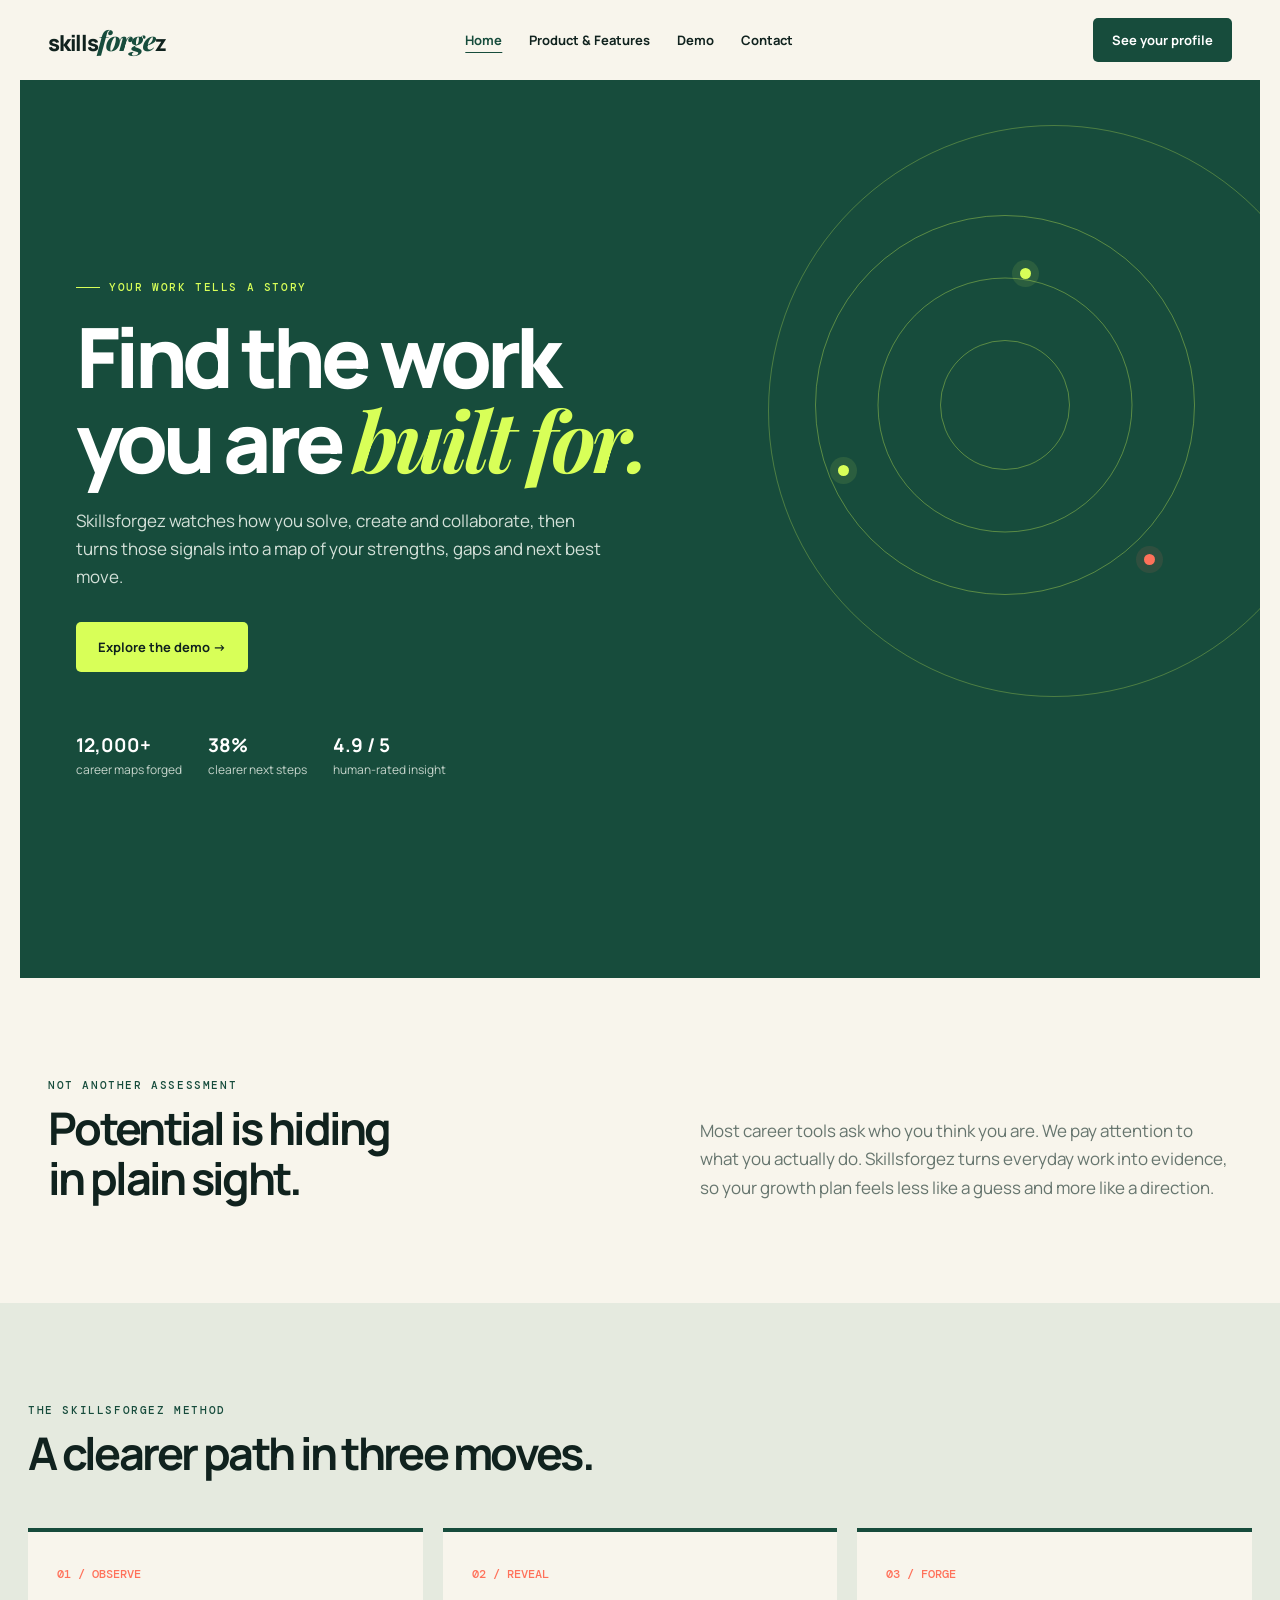
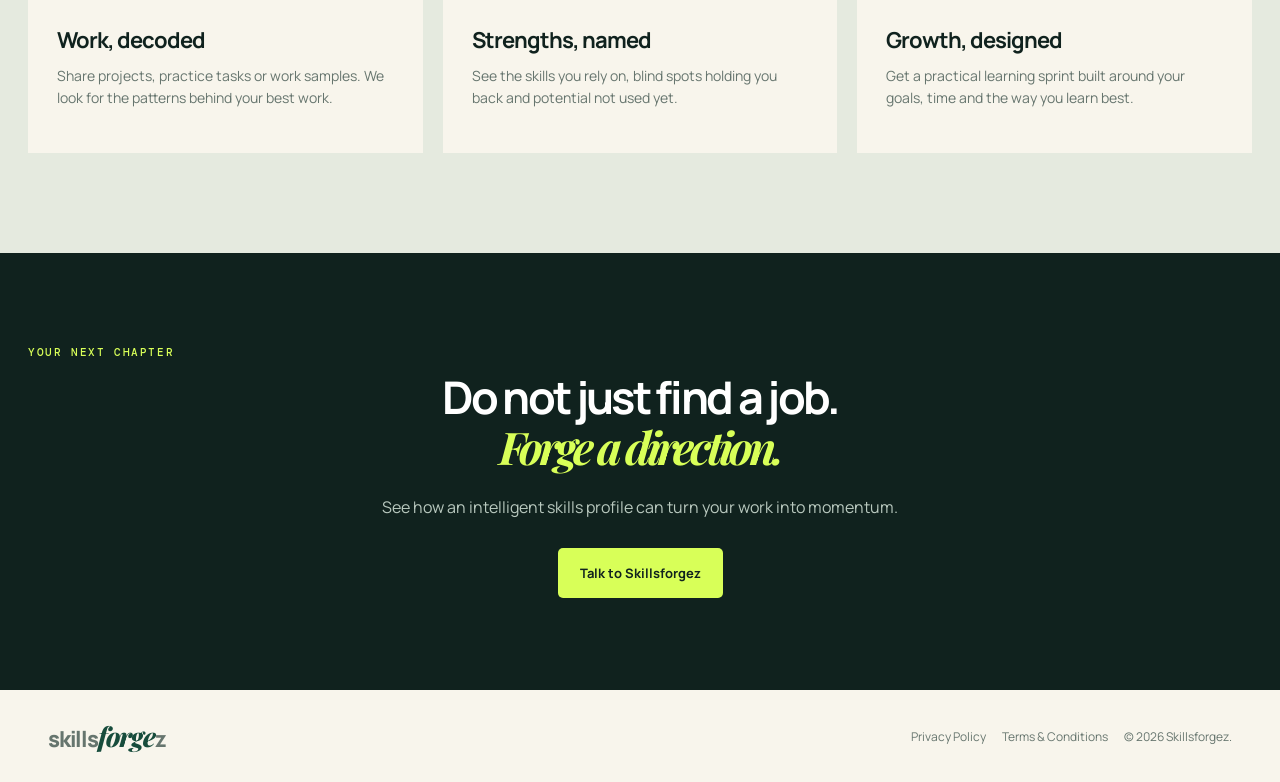
==== index.html @ baf7a5f5 "Initial commit" ====
<!doctype html><html lang="en"><head><meta charset="UTF-8"><meta name="viewport" content="width=device-width,initial-scale=1.0"><title>Skillsforgez | Find your edge</title><link rel="stylesheet" href="styles.css"></head><body><header class="nav"><a href="index.html" class="logo">skills<i>forge</i>z</a><nav class="links"><a class="active" href="index.html">Home</a><a href="product.html">Product &amp; Features</a><a href="demo.html">Demo</a><a href="contact.html">Contact</a></nav><a class="nav-cta" href="demo.html">See your profile</a></header><main><section class="hero"><div class="radar"><span class="ring r3"></span><span class="ring r2"></span><span class="ring r1"></span><i class="dot d1"></i><i class="dot d2"></i><i class="dot d3"></i></div><div class="hero-inner"><div class="eyebrow">Your work tells a story</div><h1>Find the work<br>you are <em>built for.</em></h1><p class="sub">Skillsforgez watches how you solve, create and collaborate, then turns those signals into a map of your strengths, gaps and next best move.</p><a class="btn" href="demo.html">Explore the demo &rarr;</a><div class="proof"><span><b>12,000+</b>career maps forged</span><span><b>38%</b>clearer next steps</span><span><b>4.9 / 5</b>human-rated insight</span></div></div></section><section class="intro"><div><div class="kicker">Not another assessment</div><h2>Potential is hiding<br>in plain sight.</h2></div><p>Most career tools ask who you think you are. We pay attention to what you actually do. Skillsforgez turns everyday work into evidence, so your growth plan feels less like a guess and more like a direction.</p></section><section class="cards"><div><div class="kicker">The Skillsforgez method</div><h2>A clearer path in three moves.</h2><div class="steps"><article class="step"><span class="num">01 / OBSERVE</span><h3>Work, decoded</h3><p>Share projects, practice tasks or work samples. We look for the patterns behind your best work.</p></article><article class="step"><span class="num">02 / REVEAL</span><h3>Strengths, named</h3><p>See the skills you rely on, blind spots holding you back and potential not used yet.</p></article><article class="step"><span class="num">03 / FORGE</span><h3>Growth, designed</h3><p>Get a practical learning sprint built around your goals, time and the way you learn best.</p></article></div></div></section><section class="dark"><div class="kicker" style="color:var(--lime)">Your next chapter</div><h2>Do not just find a job.<br><em>Forge a direction.</em></h2><p>See how an intelligent skills profile can turn your work into momentum.</p><a class="btn" href="contact.html">Talk to Skillsforgez</a></section></main><footer class="footer"><span class="logo">skills<i>forge</i>z</span><span class="footer-links"><a href="privacy.html">Privacy Policy</a><a href="terms.html">Terms &amp; Conditions</a><span>&copy; 2026 Skillsforgez.</span></span></footer></body></html>
---- styles.css ----
@import url('https://fonts.googleapis.com/css2?family=DM+Mono:wght@400;500&family=Manrope:wght@400;500;600;700;800&family=Playfair+Display:ital,wght@0,700;0,800;1,700&display=swap');
.footer-links{display:flex;gap:16px;align-items:center}.footer-links a:hover{color:var(--pine);text-decoration:underline}.legal{max-width:880px;margin:auto;padding:88px 28px 105px}.legal h1{font-size:58px;color:var(--pine);margin-bottom:16px}.legal .updated{font:500 11px 'DM Mono';letter-spacing:1px;color:var(--muted);text-transform:uppercase;margin-bottom:45px}.legal h2{font-size:26px;letter-spacing:-1.4px;margin:38px 0 12px}.legal p,.legal li{color:var(--muted);font-size:15px;line-height:1.75}.legal ul{padding-left:21px}@media(max-width:800px){.footer-links{flex-wrap:wrap}.legal h1{font-size:44px}}
.feature-grid{display:grid;grid-template-columns:repeat(2,1fr);gap:18px;margin-top:42px}.feature{border:1px solid var(--line);border-radius:8px;padding:28px;background:#fff}.feature-mark{width:35px;height:35px;border-radius:5px;background:var(--lime);display:grid;place-items:center;font:500 13px 'DM Mono';color:var(--pine)}.feature h3{font-size:21px;letter-spacing:-1px;margin:22px 0 9px}.feature p{font-size:14px;color:var(--muted);line-height:1.65;margin:0}.feature-wide{grid-column:span 2;background:var(--pine);color:white;display:flex;gap:35px;align-items:center}.feature-wide p{color:#c8d7ce;max-width:560px}.journey{background:#e5eadf;max-width:none}.journey>div{max-width:1240px;margin:auto}.journey-row{display:grid;grid-template-columns:120px 1fr 1.4fr;gap:30px;padding:28px 0;border-bottom:1px solid #cdd6cc;align-items:start}.journey-row:last-child{border:0}.journey-row span{font:500 11px 'DM Mono';color:var(--coral)}.journey-row h3{margin:0;font-size:20px;letter-spacing:-1px}.journey-row p{margin:0;color:var(--muted);font-size:14px;line-height:1.65}.audience{display:grid;grid-template-columns:repeat(3,1fr);gap:18px;margin-top:40px}.audience article{padding:25px;background:#fff;border:1px solid var(--line);border-radius:8px}.audience h3{font-size:18px;margin:0 0 12px}.audience p{font-size:14px;line-height:1.6;color:var(--muted);margin:0}@media(max-width:800px){.feature-grid,.audience{grid-template-columns:1fr}.feature-wide{grid-column:span 1;display:block}.journey-row{grid-template-columns:1fr;gap:10px}}
:root{--ink:#10221e;--pine:#174c3c;--lime:#d8ff58;--cream:#f8f5ec;--line:#d7ddd5;--muted:#66756e;--coral:#ff715a}*{box-sizing:border-box}html{scroll-behavior:smooth}body{margin:0;background:var(--cream);color:var(--ink);font-family:Manrope,Arial,sans-serif}a{text-decoration:none;color:inherit}.nav{height:80px;display:flex;align-items:center;justify-content:space-between;max-width:1240px;margin:auto;padding:0 28px}.logo{font-size:22px;font-weight:800;letter-spacing:-1.2px}.logo i{color:var(--pine);font-family:'Playfair Display';font-size:27px}.links{display:flex;gap:27px;font-size:13px;font-weight:700}.links a:hover,.links .active{color:var(--pine);text-decoration:underline;text-underline-offset:7px}.nav-cta,.btn{border:0;background:var(--pine);color:white;padding:13px 19px;border-radius:5px;font:700 13px Manrope;cursor:pointer;display:inline-block}.nav-cta:hover,.btn:hover{background:#0d3227}.hero{min-height:650px;background:var(--pine);overflow:hidden;position:relative;color:white}.hero:before{content:'';position:absolute;width:570px;height:570px;border:1px solid rgba(216,255,88,.28);border-radius:50%;right:-80px;top:45px}.hero-inner{max-width:1240px;margin:auto;padding:100px 28px;position:relative;z-index:1}.eyebrow,.kicker{font:500 11px 'DM Mono';letter-spacing:1.6px;text-transform:uppercase;color:var(--lime);display:flex;gap:9px;align-items:center}.eyebrow:before{content:'';width:24px;height:1px;background:var(--lime)}h1{font-size:clamp(50px,6.5vw,88px);letter-spacing:-5px;line-height:.98;max-width:760px;margin:22px 0 25px;font-weight:800}h1 em,h2 em{font-family:'Playfair Display';font-weight:700;color:var(--lime);letter-spacing:-4px}.sub{max-width:530px;font-size:17px;line-height:1.65;color:#d4e1d9;margin-bottom:31px}.hero .btn,.dark .btn{background:var(--lime);color:var(--ink);padding:16px 22px}.proof{display:flex;gap:26px;margin-top:60px;font-size:12px;color:#c5d4cb}.proof b{font-size:19px;color:white;display:block;margin-bottom:3px}.radar{position:absolute;right:60px;top:130px;width:390px;height:390px}.ring{position:absolute;border:1px solid rgba(216,255,88,.35);border-radius:50%;left:50%;top:50%;transform:translate(-50%,-50%)}.r1{width:130px;height:130px}.r2{width:255px;height:255px}.r3{width:380px;height:380px}.dot{position:absolute;background:var(--lime);width:11px;height:11px;border-radius:50%;box-shadow:0 0 0 8px rgba(216,255,88,.1)}.d1{top:58px;left:210px}.d2{top:255px;left:28px}.d3{bottom:35px;right:45px;background:var(--coral);box-shadow:0 0 0 8px rgba(255,113,90,.1)}section{max-width:1240px;margin:auto;padding:100px 28px}.intro{display:grid;grid-template-columns:1fr 1fr;gap:120px;align-items:end}.kicker{color:var(--pine)}h2{font-size:45px;letter-spacing:-2.7px;line-height:1.1;margin:12px 0 0}.intro p,.copy{font-size:17px;line-height:1.7;color:var(--muted);margin:0}.cards{background:#e5eadf;max-width:none}.cards>div{max-width:1240px;margin:auto}.steps{display:grid;grid-template-columns:repeat(3,1fr);gap:20px;margin-top:49px}.step{background:var(--cream);padding:29px;min-height:225px;border-top:4px solid var(--pine)}.num{font:500 12px 'DM Mono';color:var(--coral)}.step h3{font-size:22px;letter-spacing:-1px;margin:42px 0 10px}.step p{font-size:14px;line-height:1.6;color:var(--muted);margin:0}.footer{max-width:1240px;margin:auto;padding:28px;display:flex;justify-content:space-between;font-size:12px;color:var(--muted)}.page-head{background:var(--pine);color:white;padding:86px 28px}.page-head>div{max-width:1184px;margin:auto}.page-head h1{margin-bottom:0}.page-head .sub{margin:23px 0 0}.form-wrap{display:grid;grid-template-columns:.9fr 1.1fr;gap:90px;align-items:start}.form-wrap h2{margin-bottom:20px}.contact-list{list-style:none;padding:0;margin:28px 0}.contact-list li{margin:18px 0;color:var(--muted);font-size:14px}.contact-list b{color:var(--ink);display:block;margin-bottom:3px}.form-card{background:#fff;border:1px solid var(--line);border-radius:10px;padding:34px;box-shadow:0 15px 30px rgba(15,45,35,.06)}label{font-size:12px;font-weight:800;display:block;margin-bottom:7px}input,select,textarea{width:100%;border:1px solid #cfd8ce;border-radius:5px;background:#fbfcf9;padding:13px;font:14px Manrope;margin-bottom:18px;color:var(--ink)}textarea{resize:vertical;min-height:110px}.form-card .btn{width:100%;padding:15px}.demo-grid{display:grid;grid-template-columns:1.1fr .9fr;gap:58px;align-items:center}.dashboard{background:white;border:1px solid var(--line);border-radius:10px;padding:28px;box-shadow:0 20px 40px rgba(15,45,35,.08)}.dash-top{display:flex;justify-content:space-between;border-bottom:1px solid var(--line);padding-bottom:18px;font-weight:800;font-size:13px}.tag{font:500 10px 'DM Mono';color:var(--pine);background:var(--lime);padding:5px 7px;border-radius:3px}.score{font-size:52px;font-weight:800;letter-spacing:-4px;margin:28px 0 0}.score span{font-size:13px;letter-spacing:0;color:var(--muted);margin-left:8px}.signal{height:10px;background:#e5eadf;border-radius:20px;margin:12px 0 28px;overflow:hidden}.signal i{display:block;height:100%;width:82%;background:var(--pine);border-radius:20px}.list{border-top:1px solid var(--line);padding-top:10px}.list div{display:flex;justify-content:space-between;padding:10px 0;font-size:13px}.list b{color:var(--pine)}.dark{max-width:none;background:var(--ink);color:white;text-align:center;padding:92px 28px}.dark h2{max-width:700px;margin:14px auto 20px}.dark p{max-width:540px;margin:0 auto 28px;color:#b8c8be;line-height:1.65}@media(max-width:800px){.links{display:none}.radar{opacity:.35;right:-85px}.hero-inner{padding-top:75px}.intro,.form-wrap,.demo-grid{grid-template-columns:1fr;gap:30px}.steps{grid-template-columns:1fr}.page-head{padding:65px 28px}h1{letter-spacing:-3px}.footer{flex-direction:column;gap:10px}.proof{gap:15px}}
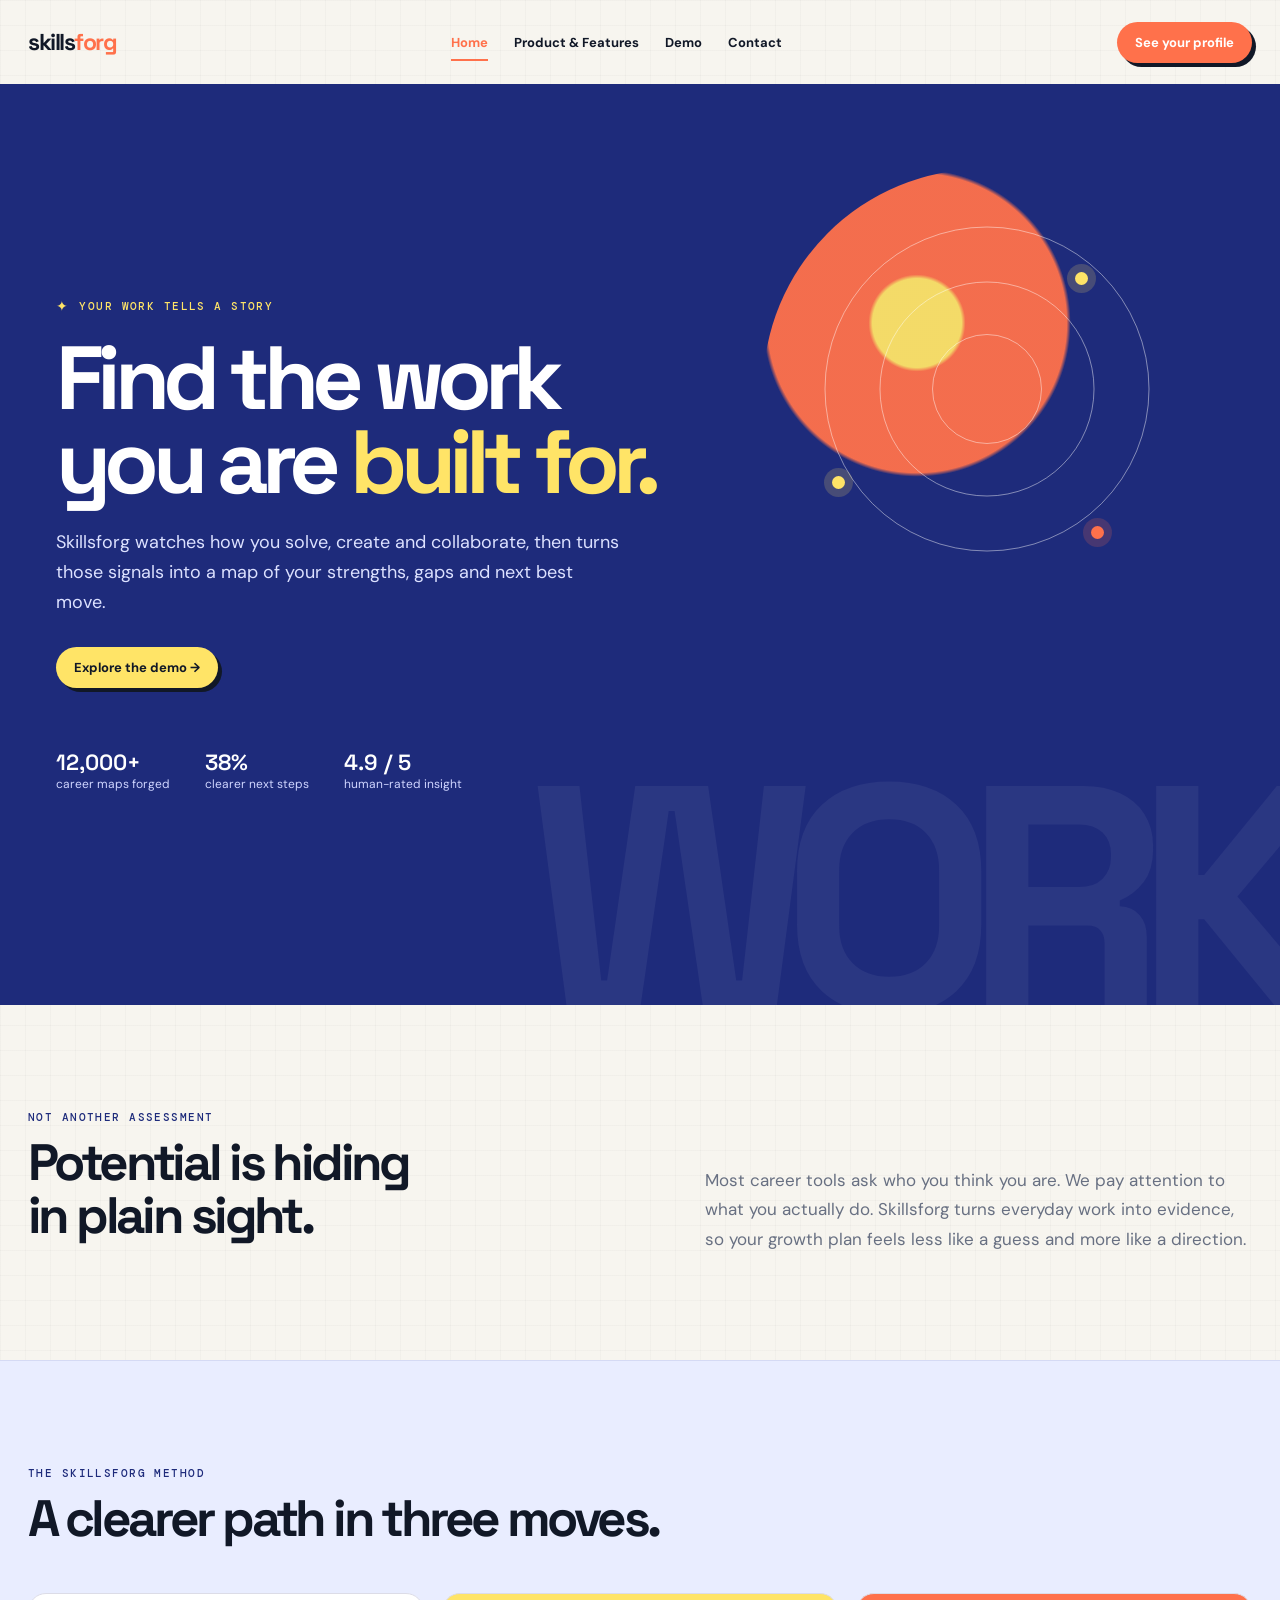
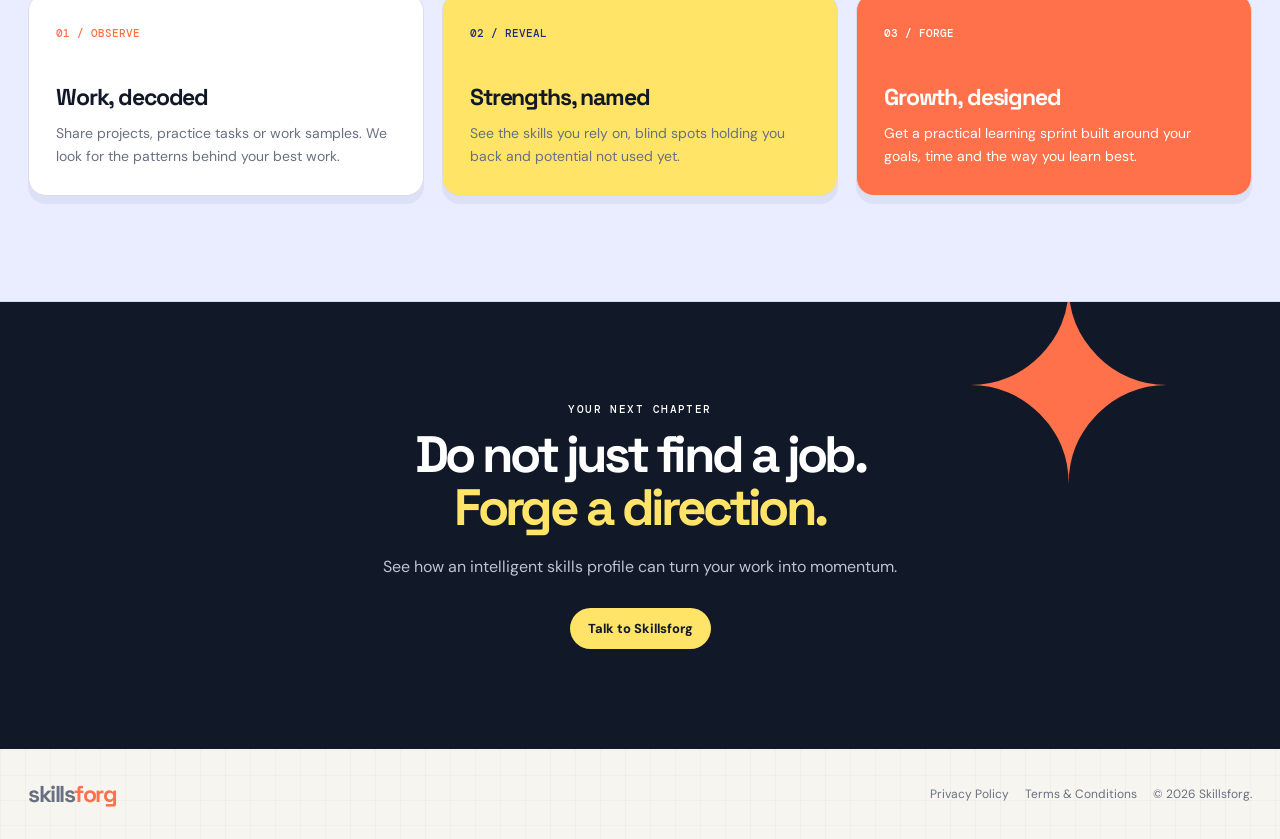
==== commit a2fca452: "Redesign Skillsforg site and update branding" ====
--- a/index.html
+++ b/index.html
@@ -1 +1 @@
-<!doctype html><html lang="en"><head><meta charset="UTF-8"><meta name="viewport" content="width=device-width,initial-scale=1.0"><title>Skillsforgez | Find your edge</title><link rel="stylesheet" href="styles.css"></head><body><header class="nav"><a href="index.html" class="logo">skills<i>forge</i>z</a><nav class="links"><a class="active" href="index.html">Home</a><a href="product.html">Product &amp; Features</a><a href="demo.html">Demo</a><a href="contact.html">Contact</a></nav><a class="nav-cta" href="demo.html">See your profile</a></header><main><section class="hero"><div class="radar"><span class="ring r3"></span><span class="ring r2"></span><span class="ring r1"></span><i class="dot d1"></i><i class="dot d2"></i><i class="dot d3"></i></div><div class="hero-inner"><div class="eyebrow">Your work tells a story</div><h1>Find the work<br>you are <em>built for.</em></h1><p class="sub">Skillsforgez watches how you solve, create and collaborate, then turns those signals into a map of your strengths, gaps and next best move.</p><a class="btn" href="demo.html">Explore the demo &rarr;</a><div class="proof"><span><b>12,000+</b>career maps forged</span><span><b>38%</b>clearer next steps</span><span><b>4.9 / 5</b>human-rated insight</span></div></div></section><section class="intro"><div><div class="kicker">Not another assessment</div><h2>Potential is hiding<br>in plain sight.</h2></div><p>Most career tools ask who you think you are. We pay attention to what you actually do. Skillsforgez turns everyday work into evidence, so your growth plan feels less like a guess and more like a direction.</p></section><section class="cards"><div><div class="kicker">The Skillsforgez method</div><h2>A clearer path in three moves.</h2><div class="steps"><article class="step"><span class="num">01 / OBSERVE</span><h3>Work, decoded</h3><p>Share projects, practice tasks or work samples. We look for the patterns behind your best work.</p></article><article class="step"><span class="num">02 / REVEAL</span><h3>Strengths, named</h3><p>See the skills you rely on, blind spots holding you back and potential not used yet.</p></article><article class="step"><span class="num">03 / FORGE</span><h3>Growth, designed</h3><p>Get a practical learning sprint built around your goals, time and the way you learn best.</p></article></div></div></section><section class="dark"><div class="kicker" style="color:var(--lime)">Your next chapter</div><h2>Do not just find a job.<br><em>Forge a direction.</em></h2><p>See how an intelligent skills profile can turn your work into momentum.</p><a class="btn" href="contact.html">Talk to Skillsforgez</a></section></main><footer class="footer"><span class="logo">skills<i>forge</i>z</span><span class="footer-links"><a href="privacy.html">Privacy Policy</a><a href="terms.html">Terms &amp; Conditions</a><span>&copy; 2026 Skillsforgez.</span></span></footer></body></html>
+<!doctype html><html lang="en"><head><meta charset="UTF-8"><meta name="viewport" content="width=device-width,initial-scale=1.0"><title>Skillsforg | Find your edge</title><link rel="stylesheet" href="styles.css"></head><body><header class="nav"><a href="index.html" class="logo">skills<i>forg</i></a><nav class="links"><a class="active" href="index.html">Home</a><a href="product.html">Product &amp; Features</a><a href="demo.html">Demo</a><a href="contact.html">Contact</a></nav><a class="nav-cta" href="demo.html">See your profile</a></header><main><section class="hero"><div class="radar"><span class="ring r3"></span><span class="ring r2"></span><span class="ring r1"></span><i class="dot d1"></i><i class="dot d2"></i><i class="dot d3"></i></div><div class="hero-inner"><div class="eyebrow">Your work tells a story</div><h1>Find the work<br>you are <em>built for.</em></h1><p class="sub">Skillsforg watches how you solve, create and collaborate, then turns those signals into a map of your strengths, gaps and next best move.</p><a class="btn" href="demo.html">Explore the demo &rarr;</a><div class="proof"><span><b>12,000+</b>career maps forged</span><span><b>38%</b>clearer next steps</span><span><b>4.9 / 5</b>human-rated insight</span></div></div></section><section class="intro"><div><div class="kicker">Not another assessment</div><h2>Potential is hiding<br>in plain sight.</h2></div><p>Most career tools ask who you think you are. We pay attention to what you actually do. Skillsforg turns everyday work into evidence, so your growth plan feels less like a guess and more like a direction.</p></section><section class="cards"><div><div class="kicker">The Skillsforg method</div><h2>A clearer path in three moves.</h2><div class="steps"><article class="step"><span class="num">01 / OBSERVE</span><h3>Work, decoded</h3><p>Share projects, practice tasks or work samples. We look for the patterns behind your best work.</p></article><article class="step"><span class="num">02 / REVEAL</span><h3>Strengths, named</h3><p>See the skills you rely on, blind spots holding you back and potential not used yet.</p></article><article class="step"><span class="num">03 / FORGE</span><h3>Growth, designed</h3><p>Get a practical learning sprint built around your goals, time and the way you learn best.</p></article></div></div></section><section class="dark"><div class="kicker" style="color:var(--lime)">Your next chapter</div><h2>Do not just find a job.<br><em>Forge a direction.</em></h2><p>See how an intelligent skills profile can turn your work into momentum.</p><a class="btn" href="contact.html">Talk to Skillsforg</a></section></main><footer class="footer"><span class="logo">skills<i>forg</i></span><span class="footer-links"><a href="privacy.html">Privacy Policy</a><a href="terms.html">Terms &amp; Conditions</a><span>&copy; 2026 Skillsforg.</span></span></footer></body></html>
--- a/styles.css
+++ b/styles.css
@@ -1,4 +1,2 @@
-@import url('https://fonts.googleapis.com/css2?family=DM+Mono:wght@400;500&family=Manrope:wght@400;500;600;700;800&family=Playfair+Display:ital,wght@0,700;0,800;1,700&display=swap');
-.footer-links{display:flex;gap:16px;align-items:center}.footer-links a:hover{color:var(--pine);text-decoration:underline}.legal{max-width:880px;margin:auto;padding:88px 28px 105px}.legal h1{font-size:58px;color:var(--pine);margin-bottom:16px}.legal .updated{font:500 11px 'DM Mono';letter-spacing:1px;color:var(--muted);text-transform:uppercase;margin-bottom:45px}.legal h2{font-size:26px;letter-spacing:-1.4px;margin:38px 0 12px}.legal p,.legal li{color:var(--muted);font-size:15px;line-height:1.75}.legal ul{padding-left:21px}@media(max-width:800px){.footer-links{flex-wrap:wrap}.legal h1{font-size:44px}}
-.feature-grid{display:grid;grid-template-columns:repeat(2,1fr);gap:18px;margin-top:42px}.feature{border:1px solid var(--line);border-radius:8px;padding:28px;background:#fff}.feature-mark{width:35px;height:35px;border-radius:5px;background:var(--lime);display:grid;place-items:center;font:500 13px 'DM Mono';color:var(--pine)}.feature h3{font-size:21px;letter-spacing:-1px;margin:22px 0 9px}.feature p{font-size:14px;color:var(--muted);line-height:1.65;margin:0}.feature-wide{grid-column:span 2;background:var(--pine);color:white;display:flex;gap:35px;align-items:center}.feature-wide p{color:#c8d7ce;max-width:560px}.journey{background:#e5eadf;max-width:none}.journey>div{max-width:1240px;margin:auto}.journey-row{display:grid;grid-template-columns:120px 1fr 1.4fr;gap:30px;padding:28px 0;border-bottom:1px solid #cdd6cc;align-items:start}.journey-row:last-child{border:0}.journey-row span{font:500 11px 'DM Mono';color:var(--coral)}.journey-row h3{margin:0;font-size:20px;letter-spacing:-1px}.journey-row p{margin:0;color:var(--muted);font-size:14px;line-height:1.65}.audience{display:grid;grid-template-columns:repeat(3,1fr);gap:18px;margin-top:40px}.audience article{padding:25px;background:#fff;border:1px solid var(--line);border-radius:8px}.audience h3{font-size:18px;margin:0 0 12px}.audience p{font-size:14px;line-height:1.6;color:var(--muted);margin:0}@media(max-width:800px){.feature-grid,.audience{grid-template-columns:1fr}.feature-wide{grid-column:span 1;display:block}.journey-row{grid-template-columns:1fr;gap:10px}}
-:root{--ink:#10221e;--pine:#174c3c;--lime:#d8ff58;--cream:#f8f5ec;--line:#d7ddd5;--muted:#66756e;--coral:#ff715a}*{box-sizing:border-box}html{scroll-behavior:smooth}body{margin:0;background:var(--cream);color:var(--ink);font-family:Manrope,Arial,sans-serif}a{text-decoration:none;color:inherit}.nav{height:80px;display:flex;align-items:center;justify-content:space-between;max-width:1240px;margin:auto;padding:0 28px}.logo{font-size:22px;font-weight:800;letter-spacing:-1.2px}.logo i{color:var(--pine);font-family:'Playfair Display';font-size:27px}.links{display:flex;gap:27px;font-size:13px;font-weight:700}.links a:hover,.links .active{color:var(--pine);text-decoration:underline;text-underline-offset:7px}.nav-cta,.btn{border:0;background:var(--pine);color:white;padding:13px 19px;border-radius:5px;font:700 13px Manrope;cursor:pointer;display:inline-block}.nav-cta:hover,.btn:hover{background:#0d3227}.hero{min-height:650px;background:var(--pine);overflow:hidden;position:relative;color:white}.hero:before{content:'';position:absolute;width:570px;height:570px;border:1px solid rgba(216,255,88,.28);border-radius:50%;right:-80px;top:45px}.hero-inner{max-width:1240px;margin:auto;padding:100px 28px;position:relative;z-index:1}.eyebrow,.kicker{font:500 11px 'DM Mono';letter-spacing:1.6px;text-transform:uppercase;color:var(--lime);display:flex;gap:9px;align-items:center}.eyebrow:before{content:'';width:24px;height:1px;background:var(--lime)}h1{font-size:clamp(50px,6.5vw,88px);letter-spacing:-5px;line-height:.98;max-width:760px;margin:22px 0 25px;font-weight:800}h1 em,h2 em{font-family:'Playfair Display';font-weight:700;color:var(--lime);letter-spacing:-4px}.sub{max-width:530px;font-size:17px;line-height:1.65;color:#d4e1d9;margin-bottom:31px}.hero .btn,.dark .btn{background:var(--lime);color:var(--ink);padding:16px 22px}.proof{display:flex;gap:26px;margin-top:60px;font-size:12px;color:#c5d4cb}.proof b{font-size:19px;color:white;display:block;margin-bottom:3px}.radar{position:absolute;right:60px;top:130px;width:390px;height:390px}.ring{position:absolute;border:1px solid rgba(216,255,88,.35);border-radius:50%;left:50%;top:50%;transform:translate(-50%,-50%)}.r1{width:130px;height:130px}.r2{width:255px;height:255px}.r3{width:380px;height:380px}.dot{position:absolute;background:var(--lime);width:11px;height:11px;border-radius:50%;box-shadow:0 0 0 8px rgba(216,255,88,.1)}.d1{top:58px;left:210px}.d2{top:255px;left:28px}.d3{bottom:35px;right:45px;background:var(--coral);box-shadow:0 0 0 8px rgba(255,113,90,.1)}section{max-width:1240px;margin:auto;padding:100px 28px}.intro{display:grid;grid-template-columns:1fr 1fr;gap:120px;align-items:end}.kicker{color:var(--pine)}h2{font-size:45px;letter-spacing:-2.7px;line-height:1.1;margin:12px 0 0}.intro p,.copy{font-size:17px;line-height:1.7;color:var(--muted);margin:0}.cards{background:#e5eadf;max-width:none}.cards>div{max-width:1240px;margin:auto}.steps{display:grid;grid-template-columns:repeat(3,1fr);gap:20px;margin-top:49px}.step{background:var(--cream);padding:29px;min-height:225px;border-top:4px solid var(--pine)}.num{font:500 12px 'DM Mono';color:var(--coral)}.step h3{font-size:22px;letter-spacing:-1px;margin:42px 0 10px}.step p{font-size:14px;line-height:1.6;color:var(--muted);margin:0}.footer{max-width:1240px;margin:auto;padding:28px;display:flex;justify-content:space-between;font-size:12px;color:var(--muted)}.page-head{background:var(--pine);color:white;padding:86px 28px}.page-head>div{max-width:1184px;margin:auto}.page-head h1{margin-bottom:0}.page-head .sub{margin:23px 0 0}.form-wrap{display:grid;grid-template-columns:.9fr 1.1fr;gap:90px;align-items:start}.form-wrap h2{margin-bottom:20px}.contact-list{list-style:none;padding:0;margin:28px 0}.contact-list li{margin:18px 0;color:var(--muted);font-size:14px}.contact-list b{color:var(--ink);display:block;margin-bottom:3px}.form-card{background:#fff;border:1px solid var(--line);border-radius:10px;padding:34px;box-shadow:0 15px 30px rgba(15,45,35,.06)}label{font-size:12px;font-weight:800;display:block;margin-bottom:7px}input,select,textarea{width:100%;border:1px solid #cfd8ce;border-radius:5px;background:#fbfcf9;padding:13px;font:14px Manrope;margin-bottom:18px;color:var(--ink)}textarea{resize:vertical;min-height:110px}.form-card .btn{width:100%;padding:15px}.demo-grid{display:grid;grid-template-columns:1.1fr .9fr;gap:58px;align-items:center}.dashboard{background:white;border:1px solid var(--line);border-radius:10px;padding:28px;box-shadow:0 20px 40px rgba(15,45,35,.08)}.dash-top{display:flex;justify-content:space-between;border-bottom:1px solid var(--line);padding-bottom:18px;font-weight:800;font-size:13px}.tag{font:500 10px 'DM Mono';color:var(--pine);background:var(--lime);padding:5px 7px;border-radius:3px}.score{font-size:52px;font-weight:800;letter-spacing:-4px;margin:28px 0 0}.score span{font-size:13px;letter-spacing:0;color:var(--muted);margin-left:8px}.signal{height:10px;background:#e5eadf;border-radius:20px;margin:12px 0 28px;overflow:hidden}.signal i{display:block;height:100%;width:82%;background:var(--pine);border-radius:20px}.list{border-top:1px solid var(--line);padding-top:10px}.list div{display:flex;justify-content:space-between;padding:10px 0;font-size:13px}.list b{color:var(--pine)}.dark{max-width:none;background:var(--ink);color:white;text-align:center;padding:92px 28px}.dark h2{max-width:700px;margin:14px auto 20px}.dark p{max-width:540px;margin:0 auto 28px;color:#b8c8be;line-height:1.65}@media(max-width:800px){.links{display:none}.radar{opacity:.35;right:-85px}.hero-inner{padding-top:75px}.intro,.form-wrap,.demo-grid{grid-template-columns:1fr;gap:30px}.steps{grid-template-columns:1fr}.page-head{padding:65px 28px}h1{letter-spacing:-3px}.footer{flex-direction:column;gap:10px}.proof{gap:15px}}
+@import url('https://fonts.googleapis.com/css2?family=DM+Mono&family=DM+Sans:opsz,wght@9..40,400;9..40,500;9..40,600;9..40,700&family=Space+Grotesk:wght@500;600;700&display=swap');
+:root{--ink:#111827;--blue:#1e2b7b;--orange:#ff714b;--yellow:#ffe467;--paper:#f7f5ef;--white:#fff;--line:#dcdce7;--muted:#687082;--soft:#e9edff}*{box-sizing:border-box}html{scroll-behavior:smooth}body{margin:0;color:var(--ink);font-family:'DM Sans',Arial,sans-serif;background:var(--paper);background-image:linear-gradient(rgba(17,24,39,.025) 1px,transparent 1px),linear-gradient(90deg,rgba(17,24,39,.025) 1px,transparent 1px);background-size:25px 25px}a{text-decoration:none;color:inherit}.nav{width:min(1280px,100%);margin:auto;height:84px;padding:0 28px;display:flex;align-items:center;justify-content:space-between}.logo{font:700 23px 'Space Grotesk';letter-spacing:-1.5px}.logo i{font-style:normal;color:var(--orange)}.links{display:flex;gap:26px;font-size:13px;font-weight:700}.links a{position:relative}.links a:hover,.links .active{color:var(--orange)}.links .active:after{content:'';height:2px;background:var(--orange);position:absolute;left:0;right:0;bottom:-10px}.nav-cta,.btn{background:var(--orange);border:0;color:white;border-radius:999px;padding:12px 18px;display:inline-block;font:700 13px 'DM Sans';cursor:pointer;box-shadow:4px 4px 0 var(--ink);transition:transform .2s,box-shadow .2s}.nav-cta:hover,.btn:hover{transform:translate(2px,2px);box-shadow:2px 2px 0 var(--ink)}.hero{min-height:650px;overflow:hidden;position:relative;background:var(--blue);color:#fff}.hero:before{content:'WORK';font:700 clamp(130px,25vw,360px) 'Space Grotesk';position:absolute;right:-23px;bottom:-98px;letter-spacing:-.1em;color:rgba(255,255,255,.055)}.hero:after{content:'';position:absolute;width:440px;height:440px;border-radius:50%;right:6%;top:85px;background:radial-gradient(circle at 35% 35%,var(--yellow) 0 11%,var(--orange) 12% 37%,transparent 38%);opacity:.95}.hero-inner{width:min(1280px,100%);margin:auto;padding:108px 28px;position:relative;z-index:1}.eyebrow,.kicker{font:500 11px 'DM Mono';text-transform:uppercase;letter-spacing:.13em;color:var(--orange);display:flex;align-items:center;gap:10px}.eyebrow:before{content:'✦';font-size:14px}.hero .eyebrow{color:var(--yellow)}h1,h2,h3{font-family:'Space Grotesk',Arial,sans-serif}h1{font-size:clamp(54px,7vw,94px);letter-spacing:-.075em;line-height:.94;margin:21px 0 24px;max-width:780px}h1 em,h2 em{font-style:normal;color:var(--yellow)}.sub{font-size:18px;line-height:1.65;max-width:570px;color:#dce1ff;margin-bottom:30px}.hero .btn,.dark .btn{background:var(--yellow);color:var(--ink)}.proof{display:flex;gap:35px;margin-top:60px;color:#cfd5ff;font-size:12px}.proof b{display:block;font:600 22px 'Space Grotesk';color:#fff}.radar{position:absolute;right:10%;top:140px;width:330px;height:330px;z-index:1}.ring{position:absolute;left:50%;top:50%;border:1px solid rgba(255,255,255,.45);border-radius:50%;transform:translate(-50%,-50%)}.r1{width:110px;height:110px}.r2{width:215px;height:215px}.r3{width:325px;height:325px}.dot{position:absolute;width:13px;height:13px;background:var(--yellow);border-radius:50%;box-shadow:0 0 0 8px rgba(255,228,103,.18)}.d1{top:48px;right:64px}.d2{bottom:65px;left:10px}.d3{bottom:15px;right:48px;background:var(--orange);box-shadow:0 0 0 8px rgba(255,113,75,.18)}section{width:min(1280px,100%);margin:auto;padding:105px 28px}.intro{display:grid;grid-template-columns:1fr 1fr;gap:130px;align-items:end}.kicker{color:var(--blue)}h2{font-size:clamp(35px,4vw,56px);letter-spacing:-.07em;line-height:1.02;margin:13px 0}.intro p,.copy{color:var(--muted);font-size:17px;line-height:1.75;margin:0}.cards{width:100%;max-width:none;background:var(--soft);border-block:1px solid #d5daf4}.cards>div,.journey>div{width:min(1280px,100%);margin:auto}.steps{display:grid;grid-template-columns:repeat(3,1fr);gap:18px;margin-top:48px}.step,.feature,.audience article{background:var(--white);border:1px solid var(--line);border-radius:18px;padding:27px;box-shadow:0 8px 0 rgba(30,43,123,.06)}.step:nth-child(2){background:var(--yellow)}.step:nth-child(3){background:var(--orange);color:white}.num{font:500 11px 'DM Mono';color:var(--orange)}.step:nth-child(2) .num{color:var(--blue)}.step:nth-child(3) .num,.step:nth-child(3) p{color:white}.step h3{font-size:23px;letter-spacing:-.05em;margin:40px 0 10px}.step p,.feature p{font-size:14px;line-height:1.65;color:var(--muted);margin:0}.footer{width:min(1280px,100%);margin:auto;padding:30px 28px;display:flex;justify-content:space-between;align-items:center;font-size:12px;color:var(--muted)}.footer-links{display:flex;gap:16px;align-items:center}.footer-links a:hover{color:var(--orange)}.page-head{width:100%;max-width:none;background:var(--blue);color:white;padding:90px 28px;position:relative;overflow:hidden}.page-head:after{content:'///';position:absolute;right:7%;bottom:-80px;font:700 220px 'Space Grotesk';letter-spacing:-.2em;color:rgba(255,255,255,.07)}.page-head>div{width:min(1224px,100%);margin:auto;position:relative;z-index:1}.page-head .sub{margin:23px 0 0}.page-head h1{margin-bottom:0}.form-wrap,.demo-grid{display:grid;grid-template-columns:.9fr 1.1fr;gap:80px;align-items:center}.contact-list{list-style:none;padding:0;margin:28px 0}.contact-list li{margin:18px 0;color:var(--muted);font-size:14px}.contact-list b{display:block;color:var(--blue);margin-bottom:3px}.form-card,.dashboard{background:white;border:1px solid var(--line);border-radius:20px;padding:32px;box-shadow:10px 10px 0 var(--soft)}label{display:block;font:500 11px 'DM Mono';text-transform:uppercase;letter-spacing:.08em;margin-bottom:7px}input,select,textarea{width:100%;margin-bottom:18px;padding:13px;border:1px solid var(--line);border-radius:9px;background:#fbfbfe;color:var(--ink);font:14px 'DM Sans';outline-color:var(--orange)}textarea{min-height:110px;resize:vertical}.form-card .btn{width:100%}.dashboard{padding:28px}.dash-top{display:flex;justify-content:space-between;border-bottom:1px solid var(--line);padding-bottom:18px;font-size:13px;font-weight:bold}.tag{font:500 10px 'DM Mono';color:var(--blue);background:var(--yellow);border-radius:999px;padding:5px 8px}.score{font:700 62px 'Space Grotesk';letter-spacing:-.09em;margin:25px 0 0;color:var(--blue)}.score span{font:400 13px 'DM Sans';letter-spacing:0;color:var(--muted);margin-left:12px}.signal{height:12px;background:var(--soft);border-radius:99px;overflow:hidden;margin:13px 0 28px}.signal i{display:block;width:82%;height:100%;background:linear-gradient(90deg,var(--orange),var(--yellow));border-radius:99px}.list{border-top:1px solid var(--line);padding-top:10px}.list div{display:flex;justify-content:space-between;padding:10px 0;font-size:13px}.list b{color:var(--orange)}.feature-grid{display:grid;grid-template-columns:repeat(2,1fr);gap:18px;margin-top:42px}.feature-mark{width:38px;height:38px;display:grid;place-items:center;border-radius:10px;background:var(--yellow);color:var(--blue);font:500 13px 'DM Mono'}.feature h3{font-size:22px;letter-spacing:-.05em;margin:23px 0 9px}.feature-wide{grid-column:span 2;display:flex;align-items:center;gap:35px;background:var(--blue);color:white}.feature-wide p{color:#d7dcff}.journey{width:100%;max-width:none;background:var(--yellow)}.journey-row{display:grid;grid-template-columns:120px 1fr 1.4fr;gap:30px;padding:28px 0;border-bottom:1px solid rgba(17,24,39,.2)}.journey-row span{font:500 11px 'DM Mono';color:var(--orange)}.journey-row h3{margin:0;font-size:21px;letter-spacing:-.05em}.journey-row p{margin:0;color:#51525a;font-size:14px}.audience{display:grid;grid-template-columns:repeat(3,1fr);gap:18px;margin-top:40px}.audience h3{font-size:19px;margin:0 0 12px}.audience p{font-size:14px;color:var(--muted)}.dark{width:100%;max-width:none;text-align:center;background:var(--ink);color:white;padding:100px 28px;position:relative;overflow:hidden}.dark:after{content:'✦';position:absolute;right:8%;top:-80px;color:var(--orange);font-size:260px}.dark h2{position:relative;max-width:700px;margin:13px auto 20px}.dark p{position:relative;color:#bdc2d1;max-width:540px;line-height:1.65;margin:0 auto 28px}.dark .kicker{position:relative;justify-content:center;color:var(--yellow)}.dark .btn{position:relative}@media(max-width:800px){.links{display:none}.nav-cta{padding:9px 13px}.hero{min-height:590px}.hero-inner{padding-top:80px}.hero:after{opacity:.3;right:-190px;top:50px}.radar{display:none}.intro,.form-wrap,.demo-grid{grid-template-columns:1fr;gap:35px}.steps,.feature-grid,.audience{grid-template-columns:1fr}.feature-wide{grid-column:span 1;display:block}.journey-row{grid-template-columns:1fr;gap:9px}.footer{flex-direction:column;align-items:flex-start;gap:12px}.footer-links{flex-wrap:wrap}.proof{gap:17px}.proof b{font-size:18px}}
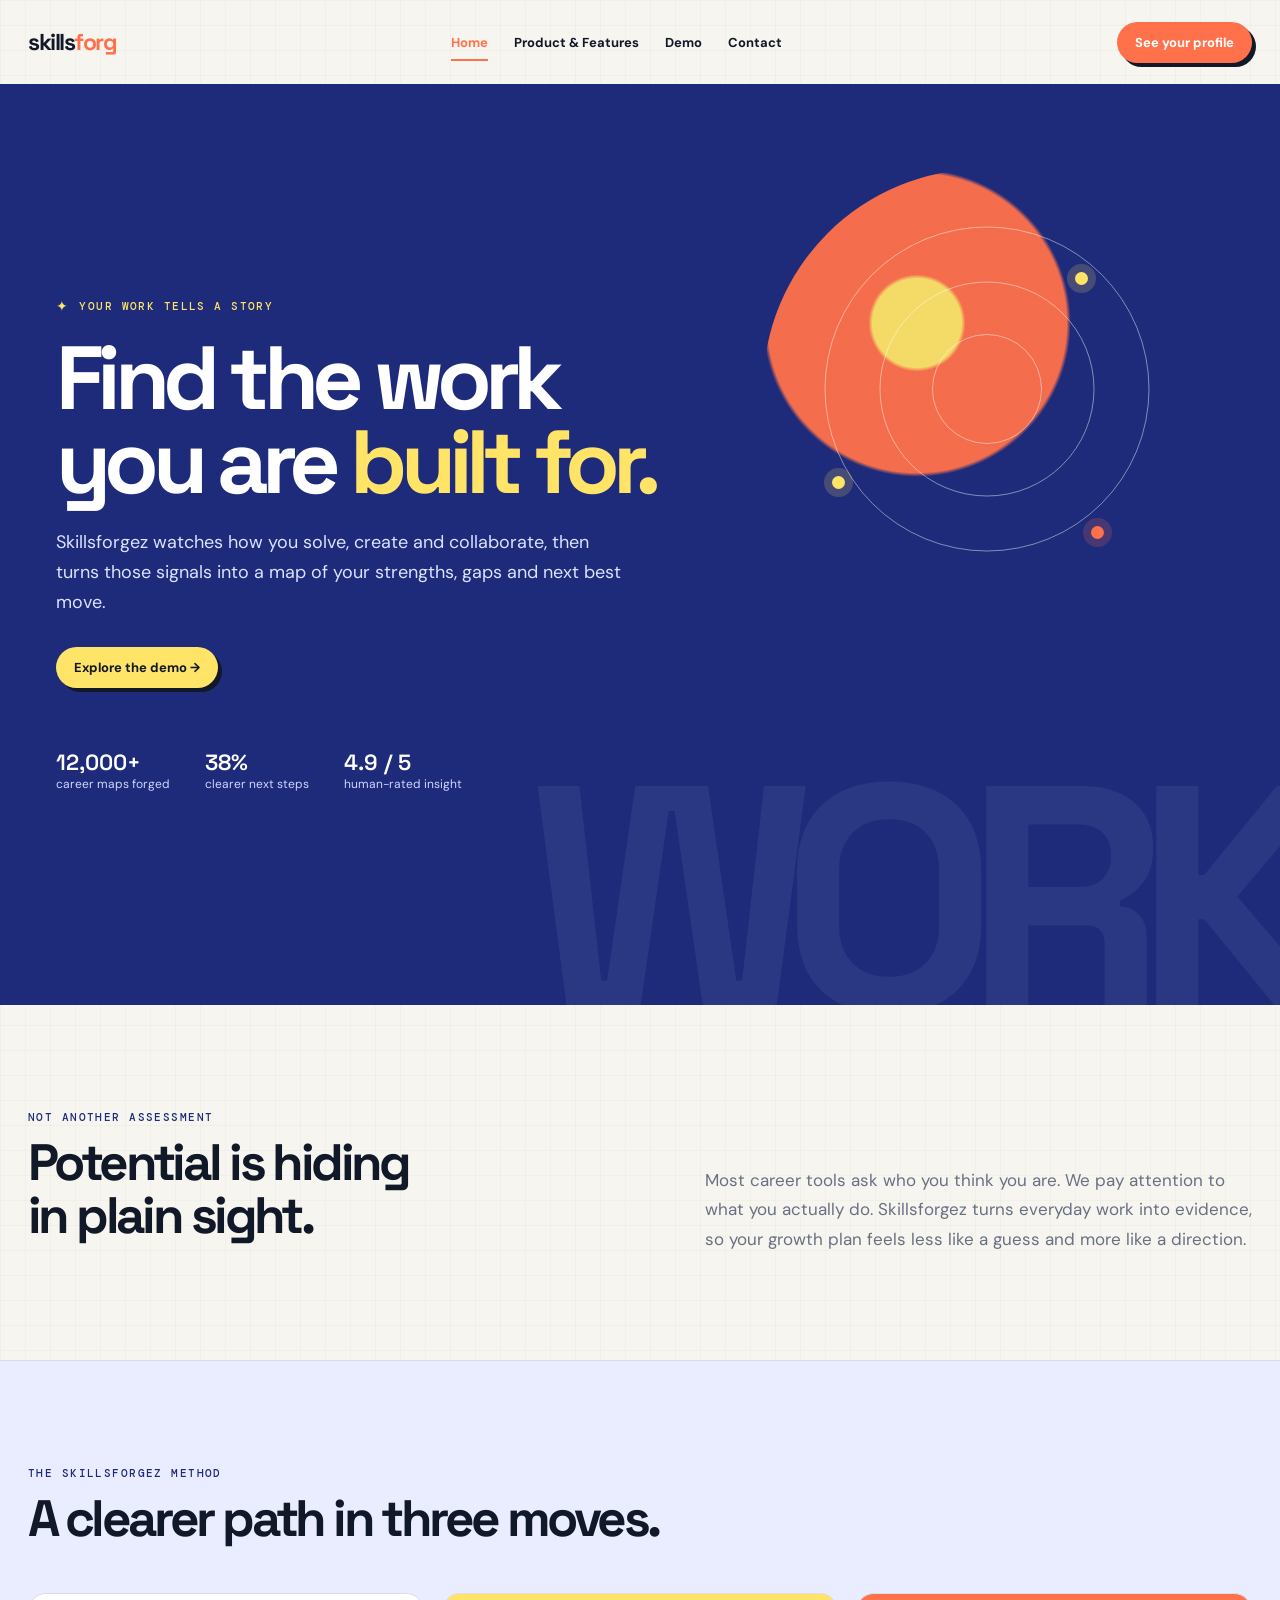
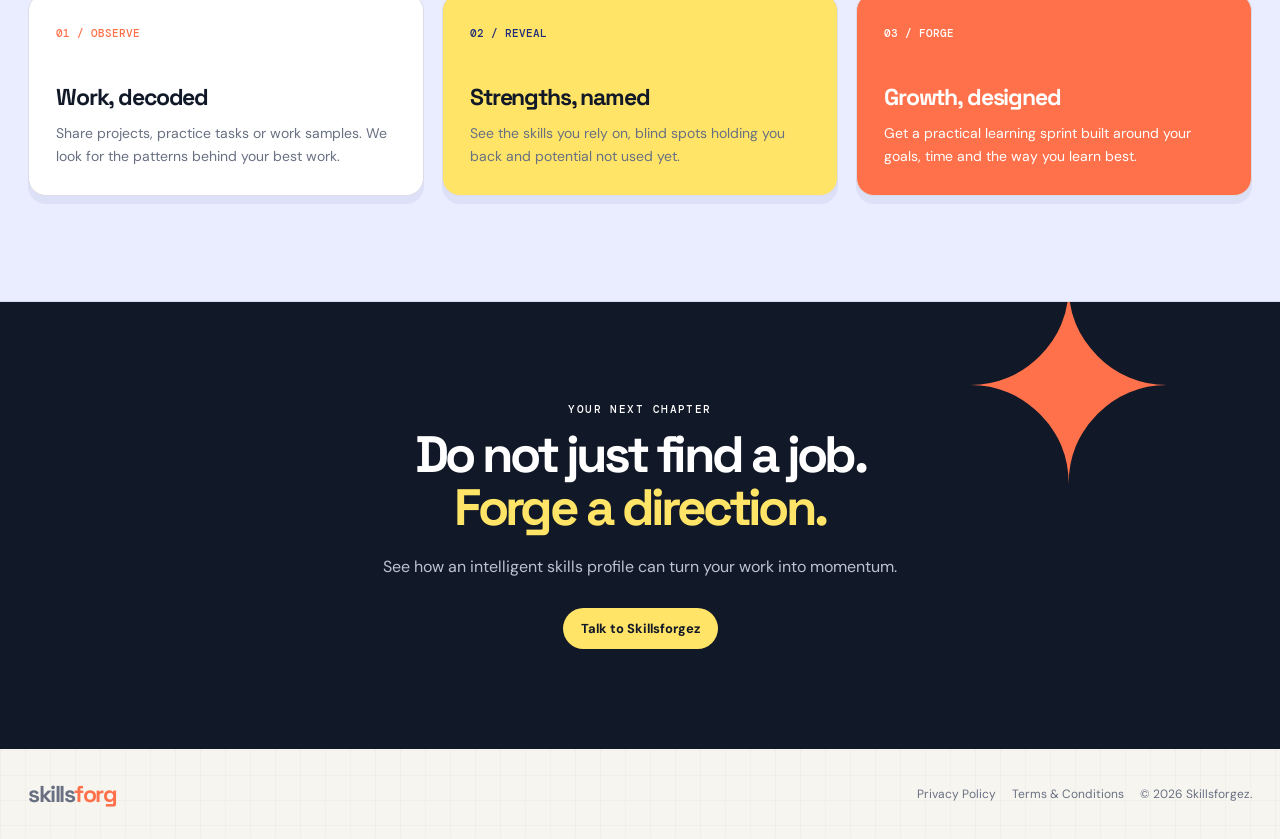
==== commit d1f8eb3b: "Rename Skillsforg to Skillsforgez" ====
--- a/index.html
+++ b/index.html
@@ -1 +1 @@
-<!doctype html><html lang="en"><head><meta charset="UTF-8"><meta name="viewport" content="width=device-width,initial-scale=1.0"><title>Skillsforg | Find your edge</title><link rel="stylesheet" href="styles.css"></head><body><header class="nav"><a href="index.html" class="logo">skills<i>forg</i></a><nav class="links"><a class="active" href="index.html">Home</a><a href="product.html">Product &amp; Features</a><a href="demo.html">Demo</a><a href="contact.html">Contact</a></nav><a class="nav-cta" href="demo.html">See your profile</a></header><main><section class="hero"><div class="radar"><span class="ring r3"></span><span class="ring r2"></span><span class="ring r1"></span><i class="dot d1"></i><i class="dot d2"></i><i class="dot d3"></i></div><div class="hero-inner"><div class="eyebrow">Your work tells a story</div><h1>Find the work<br>you are <em>built for.</em></h1><p class="sub">Skillsforg watches how you solve, create and collaborate, then turns those signals into a map of your strengths, gaps and next best move.</p><a class="btn" href="demo.html">Explore the demo &rarr;</a><div class="proof"><span><b>12,000+</b>career maps forged</span><span><b>38%</b>clearer next steps</span><span><b>4.9 / 5</b>human-rated insight</span></div></div></section><section class="intro"><div><div class="kicker">Not another assessment</div><h2>Potential is hiding<br>in plain sight.</h2></div><p>Most career tools ask who you think you are. We pay attention to what you actually do. Skillsforg turns everyday work into evidence, so your growth plan feels less like a guess and more like a direction.</p></section><section class="cards"><div><div class="kicker">The Skillsforg method</div><h2>A clearer path in three moves.</h2><div class="steps"><article class="step"><span class="num">01 / OBSERVE</span><h3>Work, decoded</h3><p>Share projects, practice tasks or work samples. We look for the patterns behind your best work.</p></article><article class="step"><span class="num">02 / REVEAL</span><h3>Strengths, named</h3><p>See the skills you rely on, blind spots holding you back and potential not used yet.</p></article><article class="step"><span class="num">03 / FORGE</span><h3>Growth, designed</h3><p>Get a practical learning sprint built around your goals, time and the way you learn best.</p></article></div></div></section><section class="dark"><div class="kicker" style="color:var(--lime)">Your next chapter</div><h2>Do not just find a job.<br><em>Forge a direction.</em></h2><p>See how an intelligent skills profile can turn your work into momentum.</p><a class="btn" href="contact.html">Talk to Skillsforg</a></section></main><footer class="footer"><span class="logo">skills<i>forg</i></span><span class="footer-links"><a href="privacy.html">Privacy Policy</a><a href="terms.html">Terms &amp; Conditions</a><span>&copy; 2026 Skillsforg.</span></span></footer></body></html>
+<!doctype html><html lang="en"><head><meta charset="UTF-8"><meta name="viewport" content="width=device-width,initial-scale=1.0"><title>Skillsforgez | Find your edge</title><link rel="stylesheet" href="styles.css"></head><body><header class="nav"><a href="index.html" class="logo">skills<i>forg</i></a><nav class="links"><a class="active" href="index.html">Home</a><a href="product.html">Product &amp; Features</a><a href="demo.html">Demo</a><a href="contact.html">Contact</a></nav><a class="nav-cta" href="demo.html">See your profile</a></header><main><section class="hero"><div class="radar"><span class="ring r3"></span><span class="ring r2"></span><span class="ring r1"></span><i class="dot d1"></i><i class="dot d2"></i><i class="dot d3"></i></div><div class="hero-inner"><div class="eyebrow">Your work tells a story</div><h1>Find the work<br>you are <em>built for.</em></h1><p class="sub">Skillsforgez watches how you solve, create and collaborate, then turns those signals into a map of your strengths, gaps and next best move.</p><a class="btn" href="demo.html">Explore the demo &rarr;</a><div class="proof"><span><b>12,000+</b>career maps forged</span><span><b>38%</b>clearer next steps</span><span><b>4.9 / 5</b>human-rated insight</span></div></div></section><section class="intro"><div><div class="kicker">Not another assessment</div><h2>Potential is hiding<br>in plain sight.</h2></div><p>Most career tools ask who you think you are. We pay attention to what you actually do. Skillsforgez turns everyday work into evidence, so your growth plan feels less like a guess and more like a direction.</p></section><section class="cards"><div><div class="kicker">The Skillsforgez method</div><h2>A clearer path in three moves.</h2><div class="steps"><article class="step"><span class="num">01 / OBSERVE</span><h3>Work, decoded</h3><p>Share projects, practice tasks or work samples. We look for the patterns behind your best work.</p></article><article class="step"><span class="num">02 / REVEAL</span><h3>Strengths, named</h3><p>See the skills you rely on, blind spots holding you back and potential not used yet.</p></article><article class="step"><span class="num">03 / FORGE</span><h3>Growth, designed</h3><p>Get a practical learning sprint built around your goals, time and the way you learn best.</p></article></div></div></section><section class="dark"><div class="kicker" style="color:var(--lime)">Your next chapter</div><h2>Do not just find a job.<br><em>Forge a direction.</em></h2><p>See how an intelligent skills profile can turn your work into momentum.</p><a class="btn" href="contact.html">Talk to Skillsforgez</a></section></main><footer class="footer"><span class="logo">skills<i>forg</i></span><span class="footer-links"><a href="privacy.html">Privacy Policy</a><a href="terms.html">Terms &amp; Conditions</a><span>&copy; 2026 Skillsforgez.</span></span></footer></body></html>
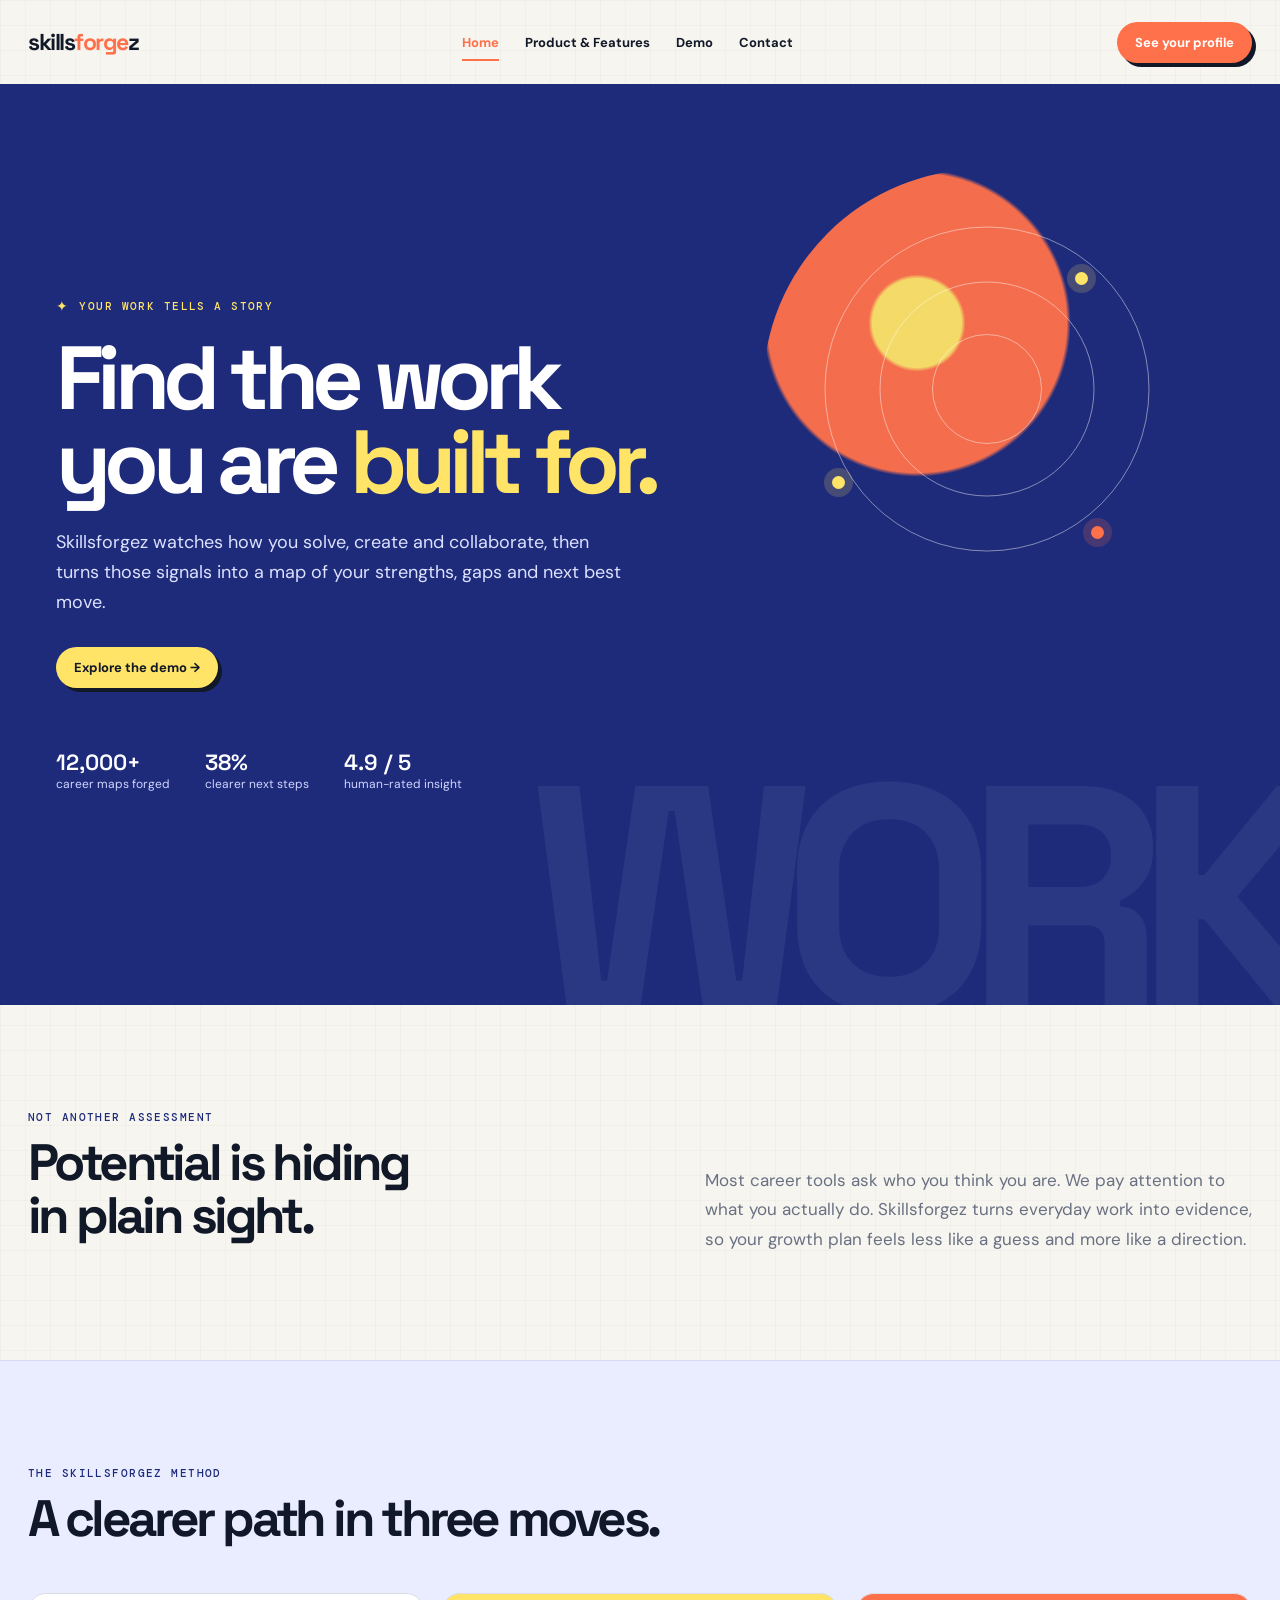
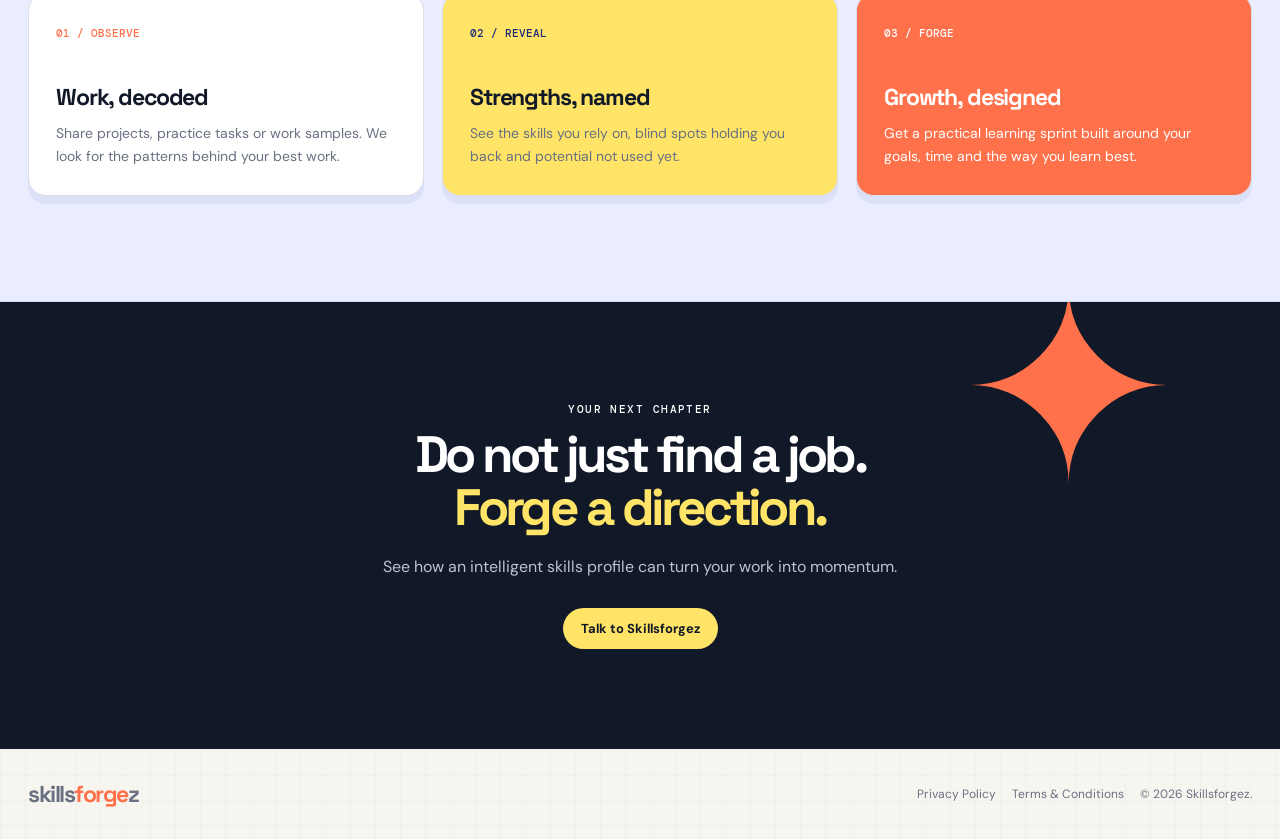
==== commit eb3063e0: "Fix Skillsforgez logo text" ====
--- a/index.html
+++ b/index.html
@@ -1 +1 @@
-<!doctype html><html lang="en"><head><meta charset="UTF-8"><meta name="viewport" content="width=device-width,initial-scale=1.0"><title>Skillsforgez | Find your edge</title><link rel="stylesheet" href="styles.css"></head><body><header class="nav"><a href="index.html" class="logo">skills<i>forg</i></a><nav class="links"><a class="active" href="index.html">Home</a><a href="product.html">Product &amp; Features</a><a href="demo.html">Demo</a><a href="contact.html">Contact</a></nav><a class="nav-cta" href="demo.html">See your profile</a></header><main><section class="hero"><div class="radar"><span class="ring r3"></span><span class="ring r2"></span><span class="ring r1"></span><i class="dot d1"></i><i class="dot d2"></i><i class="dot d3"></i></div><div class="hero-inner"><div class="eyebrow">Your work tells a story</div><h1>Find the work<br>you are <em>built for.</em></h1><p class="sub">Skillsforgez watches how you solve, create and collaborate, then turns those signals into a map of your strengths, gaps and next best move.</p><a class="btn" href="demo.html">Explore the demo &rarr;</a><div class="proof"><span><b>12,000+</b>career maps forged</span><span><b>38%</b>clearer next steps</span><span><b>4.9 / 5</b>human-rated insight</span></div></div></section><section class="intro"><div><div class="kicker">Not another assessment</div><h2>Potential is hiding<br>in plain sight.</h2></div><p>Most career tools ask who you think you are. We pay attention to what you actually do. Skillsforgez turns everyday work into evidence, so your growth plan feels less like a guess and more like a direction.</p></section><section class="cards"><div><div class="kicker">The Skillsforgez method</div><h2>A clearer path in three moves.</h2><div class="steps"><article class="step"><span class="num">01 / OBSERVE</span><h3>Work, decoded</h3><p>Share projects, practice tasks or work samples. We look for the patterns behind your best work.</p></article><article class="step"><span class="num">02 / REVEAL</span><h3>Strengths, named</h3><p>See the skills you rely on, blind spots holding you back and potential not used yet.</p></article><article class="step"><span class="num">03 / FORGE</span><h3>Growth, designed</h3><p>Get a practical learning sprint built around your goals, time and the way you learn best.</p></article></div></div></section><section class="dark"><div class="kicker" style="color:var(--lime)">Your next chapter</div><h2>Do not just find a job.<br><em>Forge a direction.</em></h2><p>See how an intelligent skills profile can turn your work into momentum.</p><a class="btn" href="contact.html">Talk to Skillsforgez</a></section></main><footer class="footer"><span class="logo">skills<i>forg</i></span><span class="footer-links"><a href="privacy.html">Privacy Policy</a><a href="terms.html">Terms &amp; Conditions</a><span>&copy; 2026 Skillsforgez.</span></span></footer></body></html>
+<!doctype html><html lang="en"><head><meta charset="UTF-8"><meta name="viewport" content="width=device-width,initial-scale=1.0"><title>Skillsforgez | Find your edge</title><link rel="stylesheet" href="styles.css"></head><body><header class="nav"><a href="index.html" class="logo">skills<i>forge</i>z</a><nav class="links"><a class="active" href="index.html">Home</a><a href="product.html">Product &amp; Features</a><a href="demo.html">Demo</a><a href="contact.html">Contact</a></nav><a class="nav-cta" href="demo.html">See your profile</a></header><main><section class="hero"><div class="radar"><span class="ring r3"></span><span class="ring r2"></span><span class="ring r1"></span><i class="dot d1"></i><i class="dot d2"></i><i class="dot d3"></i></div><div class="hero-inner"><div class="eyebrow">Your work tells a story</div><h1>Find the work<br>you are <em>built for.</em></h1><p class="sub">Skillsforgez watches how you solve, create and collaborate, then turns those signals into a map of your strengths, gaps and next best move.</p><a class="btn" href="demo.html">Explore the demo &rarr;</a><div class="proof"><span><b>12,000+</b>career maps forged</span><span><b>38%</b>clearer next steps</span><span><b>4.9 / 5</b>human-rated insight</span></div></div></section><section class="intro"><div><div class="kicker">Not another assessment</div><h2>Potential is hiding<br>in plain sight.</h2></div><p>Most career tools ask who you think you are. We pay attention to what you actually do. Skillsforgez turns everyday work into evidence, so your growth plan feels less like a guess and more like a direction.</p></section><section class="cards"><div><div class="kicker">The Skillsforgez method</div><h2>A clearer path in three moves.</h2><div class="steps"><article class="step"><span class="num">01 / OBSERVE</span><h3>Work, decoded</h3><p>Share projects, practice tasks or work samples. We look for the patterns behind your best work.</p></article><article class="step"><span class="num">02 / REVEAL</span><h3>Strengths, named</h3><p>See the skills you rely on, blind spots holding you back and potential not used yet.</p></article><article class="step"><span class="num">03 / FORGE</span><h3>Growth, designed</h3><p>Get a practical learning sprint built around your goals, time and the way you learn best.</p></article></div></div></section><section class="dark"><div class="kicker" style="color:var(--lime)">Your next chapter</div><h2>Do not just find a job.<br><em>Forge a direction.</em></h2><p>See how an intelligent skills profile can turn your work into momentum.</p><a class="btn" href="contact.html">Talk to Skillsforgez</a></section></main><footer class="footer"><span class="logo">skills<i>forge</i>z</span><span class="footer-links"><a href="privacy.html">Privacy Policy</a><a href="terms.html">Terms &amp; Conditions</a><span>&copy; 2026 Skillsforgez.</span></span></footer></body></html>
